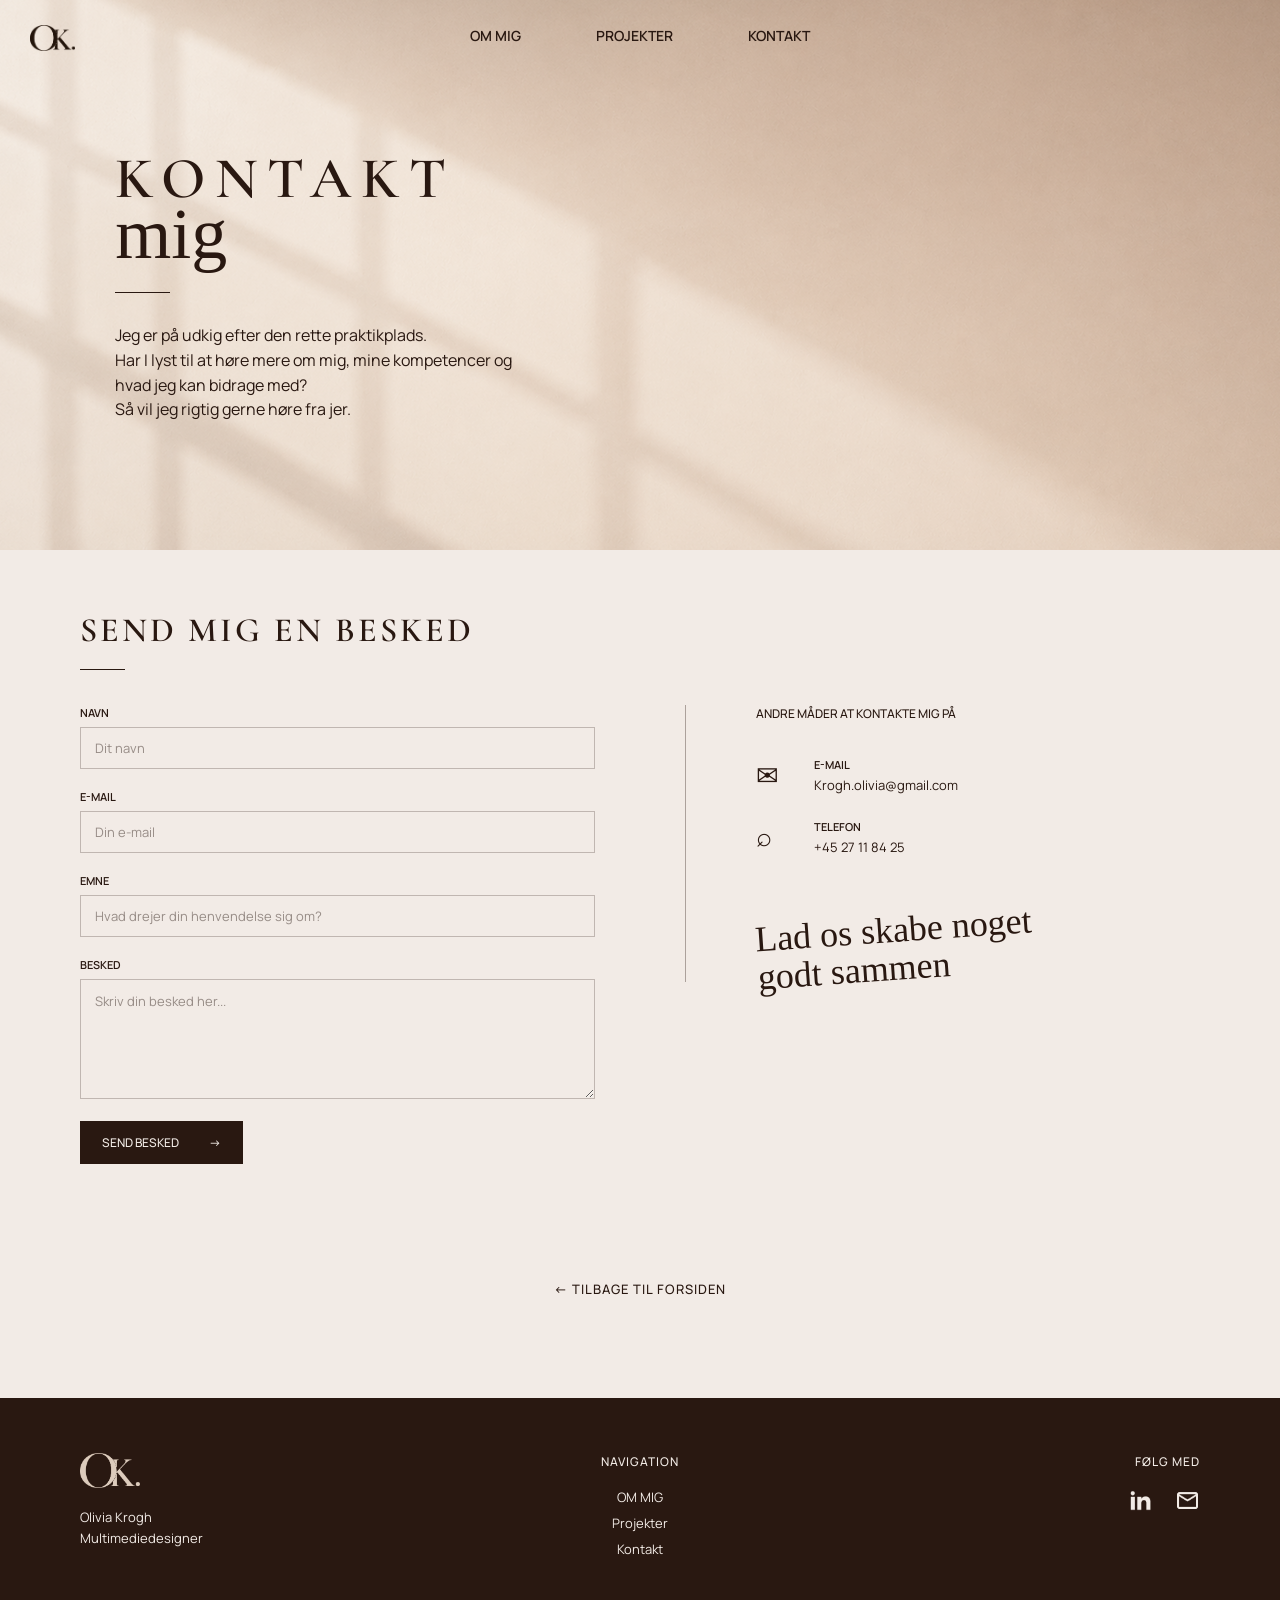
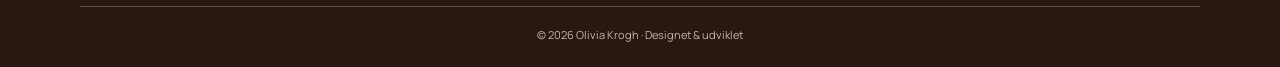
==== kontakt.html @ d421383b "fikset" ====
<!DOCTYPE html>
<html lang="da">
<head>
    <meta charset="UTF-8">
    <meta name="viewport" content="width=device-width, initial-scale=1.0">
    <title>Kontakt - Olivia Krogh</title>
    <link rel="stylesheet" href="css/style.css">
</head>
<body>

    <section class="hero">

        <!-- NAVIGATION -->
        <header class="hero-header">

             <a href="index.html">
        <img src="img/logo.png" class="hero-logo" alt="Olivia Krogh logo">
    </a>

            <nav class="hero-nav">
                <a href="index.html#om-mig-info">OM MIG</a>
                <a href="projekter.html">PROJEKTER</a>
                <a href="kontakt.html">KONTAKT</a>
            </nav>

           

        </header>

        <div class="contact-hero-content">
    <h1>KONTAKT</h1>
    <p class="contact-script">mig</p>
    <div class="section-line contact-line"></div>

    <p class="contact-intro">
        Jeg er på udkig efter den rette praktikplads. <br> Har I lyst til at høre mere om mig, mine kompetencer og hvad jeg kan bidrage med? <br> 
    Så vil jeg rigtig gerne høre fra jer.
    </p>
</div>

</section>

<section class="contact-section" id="kontakt">

    <div class="contact-heading">
        <h2>SEND MIG EN BESKED</h2>
        <div class="contact-heading-line"></div>
    </div>

    <div class="contact-grid">

        <form class="contact-form" id="contact-form">

            <label for="name">NAVN</label>
            <input type="text" id="name" name="name" placeholder="Dit navn" required>

            <label for="email">E-MAIL</label>
            <input type="email" id="email" name="email" placeholder="Din e-mail" required>

            <label for="subject">EMNE</label>
            <input type="text" id="subject" name="subject" placeholder="Hvad drejer din henvendelse sig om?" required>

            <label for="message">BESKED</label>
            <textarea id="message" name="message" placeholder="Skriv din besked her..." required></textarea>

            <button type="submit" class="contact-submit">
                SEND BESKED <span>→</span>
            </button>

            <p class="contact-response-time">
                
            </p>

            <p class="contact-status" id="contact-status" aria-live="polite"></p>

        </form>

        <div class="contact-info">

            <h3>ANDRE MÅDER AT KONTAKTE MIG PÅ</h3>

            <div class="contact-info-item">
                <div class="contact-icon">✉</div>
                <div>
                    <h4>E-MAIL</h4>
                    <a href="mailto:Krogh.olivia@gmail.com">Krogh.olivia@gmail.com</a>
                </div>
            </div>

            <div class="contact-info-item">
                <div class="contact-icon">⌕</div>
                <div>
                    <h4>TELEFON</h4>
                    <a href="tel:+4527118425">+45 27 11 84 25</a>
                </div>
            </div>

            <p class="contact-signoff">
                Lad os skabe noget<br>
                godt sammen
            </p>

        </div>

    </div>


    <div class="back-home">
    <a href="index.html">← TILBAGE TIL FORSIDEN</a>
    </div>

</section>




<!-- FOOTER -->
<footer class="footer">

    <div class="footer-content">

        <!-- VENSTRE -->
        <div class="footer-brand">
            <img src="img/logo-beige.png" alt="Olivia Krogh logo">

            <p>
                Olivia Krogh<br>
                Multimediedesigner
            </p>
        </div>


        <!-- MIDTEN -->
        <div class="footer-navigation">
            <h3>NAVIGATION</h3>

            <a href="index.html#om-mig-info">OM MIG</a>
            <a href="projekter.html">Projekter</a>
            <a href="#kontakt">Kontakt</a>
        </div>


        <!-- HØJRE -->
        <div class="footer-social">
            <h3>FØLG MED</h3>

            <div class="footer-social-icons">

                <a href="https://www.linkedin.com/in/olivia-krogh-a65865377/" aria-label="LinkedIn">
                    <img src="img/linkedin.png" alt="">
                </a>

                <a href="mailto:krogh.olivia@gmail.com" aria-label="Send e-mail">
                    <img src="img/mail.png" alt="">
                </a>

            </div>
        </div>

    </div>


    <div class="footer-bottom">
        <p>© 2026 Olivia Krogh · Designet & udviklet</p>
    </div>



    
</footer>
    <script src="js/script.js"></script>

</body>
</html>
---- css/style.css ----
@import url('https://fonts.googleapis.com/css2?family=Cormorant+Garamond:wght@400;600&family=Manrope:wght@400;600&display=swap');
@font-face {
    font-family: "Aurellio";
    src: url("../fonts/Aurellio.ttf") format("truetype");
    font-weight: normal;
    font-style: normal;
}


:root {
    --background-color: #DCCBBC;
    --secondary-color: #F2EBE6;
    --dark-color: #291811;
    --hover-color: #462C21;
}


body {
    background-color: var(--background-color);
    color: var(--dark-color);
    margin: 0;
}

button {
    background-color: var(--dark-color);
    color: var(--secondary-color);
}

button:hover {
    background-color: var(--hover-color);
}


/* ========================================
   HERO
======================================== */

.hero {
    height: 550px;
    display: flex;
    align-items: flex-end;
    position: relative;
    overflow: hidden;

    background-image: url("../img/background.png");
    background-size: cover;
    background-position: center;
    background-repeat: no-repeat;
}


/* LOGO */

.hero-logo {
    position: absolute;
    top: 25px;
    left: 30px;
    width: 45px;
    height: auto;
    z-index: 2;
}


/* BILLEDET AF MIG */

.hero-image {
    width: 45%;
    height: 100%;
    display: flex;
    align-items: flex-end;
    justify-content: center;
}

.hero-image img {
    width: auto;
    height: 90%;
    max-width: 100%;
    display: block;
    object-fit: contain;
    object-position: bottom center;
}


/* TEKSTEN I HØJRE SIDE */

.hero-content {
    width: 55%;
    align-self: center;
    text-align: center;
    padding: 40px 70px 20px 30px;
}


/* NAVN */

.hero-content h1 {
    font-family: "Aurellio", cursive;
    font-weight: normal;
    font-size: 64px;
    line-height: 1;
    margin: 0 0 12px;
}


/* MULTIMEDIEDESIGNER */

.hero-content h2 {
    font-family: "Cormorant Garamond", serif;
    font-weight: 600;
    font-size: 44px;
    line-height: 1;
    letter-spacing: 5px;
    text-transform: uppercase;
    margin: 0 0 32px;
}


/* BESKRIVELSE */

.hero-content p {
    font-family: "Manrope", sans-serif;
    font-weight: 400;
    font-size: 16px;
    line-height: 1.5;
    max-width: 480px;
    margin: 0 auto 28px;
}


/* KNAP */

.hero-button {
    display: inline-block;
    font-family: "Manrope", sans-serif;
    font-weight: 400;
    font-size: 14px;
    padding: 14px 22px;

    background-color: var(--dark-color);
    color: var(--secondary-color);

    text-decoration: none;
    cursor: pointer;

    transition: background-color 0.3s ease;
}

.hero-button:hover {
    background-color: var(--hover-color);
}

/* NAVIGATION */

.hero-header {
    position: absolute;
    top: 0;
    left: 0;
    width: 100%;
    height: 70px;

    display: flex;
    align-items: center;
    justify-content: center;

    z-index: 10;
}

.hero-nav {
    display: flex;
    gap: 75px;
}

.hero-nav a {
    font-family: "Manrope", sans-serif;
    font-weight: 600;
    font-size: 14px;
    color: var(--dark-color);
    text-decoration: none;
}

.hero-nav a:hover {
    opacity: 0.6;
}

.section-line {
    width: 60px;
    height: 1px;
    margin: 18px auto;
    background-color: var(--dark-color);
}


.desk {
    position: relative;
    width: 100%;
    aspect-ratio: 1536 / 521;

    background-image: url("../img/om-mig-billede.png");
    background-size: 100% 100%;
    background-position: center;
    background-repeat: no-repeat;

    overflow: hidden;
}


 /* INTERAKTIVE ELEMENTER */



.desk-item {
    position: absolute;
    display: block;
    text-decoration: none;
    z-index: 2;
}

.desk-item img {
    width: 100%;
    display: block;
    transition: transform 0.3s ease;
}


.computer-item {
    width: 491px;
    bottom: 0%;
    left: 34.7%;
}

.airpods-item {
    width: 93px;
    top: 11.5%;
    left: 71.3%;
}

.notesbog-item {
    width: 219px;
    top: 38%;
    left: 16.8%;
}

.bog-item {
    width: 255px;
    top: 36.4%;
    right: 10%;
}

.fritid-item {
    width: 260px;
    top: 16%;
    left: 10.5%;
}


/* HOVER PÅ BILLEDET */

.desk-item:hover > img {
    transform: scale(1.08);
}


/* TEKST VED HOVER */

.desk-label {
    position: absolute;
    top: -50px;
    left: -55px;

    font-family: "Aurellio", cursive;
    font-size: 34px;
    color: var(--secondary-color);
    white-space: nowrap;

    opacity: 0;
    pointer-events: none;
    transition: opacity 0.3s ease;
}

.desk-item:hover .desk-label {
    opacity: 1;
}

.computer-item .desk-label {
    top: 220px;
    left: 510px;
}

.airpods-item .desk-label {
    top: -45px;
    left: 100px;
}

.notesbog-item .desk-label {
    top: 240px;
    left: -170px;
}

.bog-item .desk-label {
    top: 220px;
    left: 250px;
}

.fritid-item .desk-label {
    top: -30px;
    left: -35px;
}



/* PIL VED COMPUTER */
.computer-item .desk-arrow {
    width: 35px !important;
    transform: translate(0px, 0px) scaleX(-1) !important;
}

/* PIL VED AIRPODS */
.airpods-item .desk-arrow {
    width: 35px !important;
    transform: translate(10px, 0px) scaleX(-1) !important;
}

/* PIL VED NOTESBOG */
.notesbog-item .desk-arrow {
    width: 35px !important;
    transform: translate(150px, -30px) rotate(-50deg) !important;
}

/* PIL VED BOG */
.bog-item .desk-arrow {
    width: 35px !important;
    transform: translate(10px, -100px) scaleX(-1) scaleY(-1) !important;
}

/* PIL VED FRITID */
.fritid-item .desk-arrow {
    width: 35px !important;
    transform: translate(-20px, 2px) rotate(25deg)  !important;
}




/* ========================================
   OM MIG
======================================== */

.about {
    padding: 65px 80px 85px;
    background-color: var(--background-color);
}

.about-title {
    text-align: center;
    margin-bottom: 45px;
}

.about-title h2 {
    margin: 0;
    font-family: "Cormorant Garamond", serif;
    font-weight: 600;
    font-size: 52px;
    letter-spacing: 8px;
    color: var(--dark-color);
}

.about-title h2 span {
    display: inline-block;
    margin-left: 8px;
    font-family: "Aurellio", cursive;
    font-weight: normal;
    font-size: 66px;
    letter-spacing: 0;
}




/* BILLEDE + TEKST */

.about-content {
    max-width: 1380px;
    margin: 0 auto;

    display: grid;
    grid-template-columns: 42% 58%;
    gap: 65px;
    align-items: center;
}

.about-image {
    display: flex;
    justify-content: center;
}

.about-image img {
    width: 80%;
    display: block;
    border-radius: 30px;
}

.about-info {
    display: flex;
    flex-direction: column;
    justify-content: center;
}


/* TEKST */

.about-text h3 {
    margin: 0 0 28px;

    font-family: "Cormorant Garamond", serif;
    font-weight: 600;
    font-size: 44px;
    line-height: 1.1;

    color: var(--dark-color);
}

.about-text p {
    max-width: 660px;
    margin: 0 0 24px;

    font-family: "Manrope", sans-serif;
    font-weight: 400;
    font-size: 18px;
    line-height: 1.55;

    color: var(--dark-color);
}


/* INFO FELTER */

.about-details {
    margin-top: 50px;
     transform: translateX(-25px);

    display: grid;
    grid-template-columns: repeat(4, 1fr);
}

.about-detail {
    min-height: 225px;
    padding: 0 22px;
    text-align: center;

    border-left: 1px solid var(--dark-color);
}

.about-detail:first-child {
    border-left: none;
    padding-left: 0;
}

.about-detail:last-child {
    padding-right: 0;
}

.about-detail img {
    width: 40px;
    height: 40px;

    object-fit: contain;

    margin: 0 auto 17px;
}

.about-detail h4 {
    margin: 0 0 14px;

    font-family: "Cormorant Garamond", serif;
    font-weight: 600;
    font-size: 18px;

    color: var(--dark-color);
}

.about-detail p {
    margin: 0;

    font-family: "Manrope", sans-serif;
    font-weight: 400;
    font-size: 14px;
    line-height: 1.45;

    color: var(--dark-color);
}




/* ========================================
   PROJEKTER – FORSIDE
======================================== */

.projects {
    padding: 70px 80px 90px;
    background-color: var(--background-color);
}


/* OVERSKRIFT */

.projects-heading {
    text-align: center;
    margin-bottom: 45px;
}

.projects-heading h2 {
    margin: 0;

    font-family: "Cormorant Garamond", serif;
    font-weight: 600;
    font-size: 52px;
    letter-spacing: 8px;

    color: var(--dark-color);
}

.projects-heading p {
    margin: 12px 0 0;

    font-family: "Manrope", sans-serif;
    font-weight: 400;
    font-size: 16px;

    color: var(--dark-color);
}


/* DE 3 CARDS */

.project-grid {
    max-width: 1280px;
    margin: 0 auto;

    display: grid;
    grid-template-columns: repeat(3, 1fr);
    gap: 28px;
}


/* HVERT CARD */

.project-card {
    background-color: var(--secondary-color);
    border-radius: 24px;
    overflow: hidden;
    display: flex;
    flex-direction: column;

    box-shadow: 0 10px 24px rgba(41, 24, 17, 0.12);

    transition: transform 0.3s ease;
}

.project-card:hover {
    transform: translateY(-6px);
}


/* BILLEDET */

.project-image-wrapper {
    position: relative;
}

.project-image-wrapper::after {
    content: "";
    position: absolute;
    inset: 0;

    background-color: rgba(205, 186, 170, 0.37);

    pointer-events: none;
}

.project-image {
    width: 100%;
    height: 245px;

    display: block;
    object-fit: cover;
}


/* INDHOLDET UNDER BILLEDET */

.project-card-content {
    padding: 26px 28px 30px;
    flex: 1;
    display: flex;
    flex-direction: column;
}


/* LILLE TEKST ØVERST */

.project-type {
    margin: 0 0 10px;

    font-family: "Manrope", sans-serif;
    font-weight: 600;
    font-size: 12px;
    letter-spacing: 1.5px;

    color: var(--dark-color);
}


/* PROJEKTNAVN */

.project-card h3 {
    margin: 0 0 14px;

    font-family: "Cormorant Garamond", serif;
    font-weight: 600;
    font-size: 34px;

    color: var(--dark-color);
}


/* BESKRIVELSE */

.project-description {
    margin: 0 0 24px;

    font-family: "Manrope", sans-serif;
    font-weight: 400;
    font-size: 15px;
    line-height: 1.55;

    color: var(--dark-color);
}


/* SE CASE */

.project-link {
    display: inline-flex;
    align-items: center;
    gap: 10px;

    font-family: "Manrope", sans-serif;
    font-weight: 600;
    font-size: 13px;

    color: var(--dark-color);
    text-decoration: none;
    margin-top: auto;
}

.project-link span {
    transition: transform 0.3s ease;
}

.project-link:hover span {
    transform: translateX(5px);
}


/* UDFORSK PROJEKTER KNAP */

.projects-button {
    width: fit-content;
    margin: 42px auto 0;
    padding: 14px 24px;

    display: flex;
    align-items: center;
    gap: 10px;

    background-color: var(--dark-color);
    color: var(--secondary-color);

    text-decoration: none;

    font-family: "Manrope", sans-serif;
    font-weight: 600;
    font-size: 13px;
}

.projects-button:hover {
    background-color: var(--hover-color);
}








/* ========================================
   ARBEJDSMETODE
======================================== */

.arbejdsmetode {
    padding: 101px 6% 170px;
    text-align: center;
    background-image: url("../img/maling.png");
    background-repeat: no-repeat;
    background-position: center;
    background-size: 99% 101%;
}

.arbejdsmetode-title {
    margin: 0 0 60px;
    font-family: "Aurellio", serif;
    font-size: 4.5rem;
    font-weight: 400;
    color: #2c1d14;
}

.arbejdsmetode-bobler {
    position: relative;
    display: grid;
    grid-template-columns: repeat(5, 1fr);
    gap: 35px;
    max-width: 1400px;
    margin: 0 auto;
}

.arbejdsmetode-bobler::before {
    content: "";
    position: absolute;
    top: 72px;
    left: 8%;
    right: 8%;
    height: 1px;
    background-color: rgba(44, 29, 20, 0.35);
    z-index: 0;
}

.arbejdsmetode-bobbel {
    position: relative;
    z-index: 1;
}

.arbejdsmetode-bobbel img {
    display: block;
    width: 145px;
    height: auto;
    margin: 0 auto 25px;
}

.arbejdsmetode-bobbel h3 {
    margin: 0 0 12px;
    font-size: 1rem;
    font-weight: 400;
    letter-spacing: 0.08em;
    color: #2c1d14;
}

.arbejdsmetode-bobbel p {
    max-width: 220px;
    margin: 0 auto;
    font-size: 0.9rem;
    line-height: 1.6;
    color: #2c1d14;
}

/* TABLET */
@media (max-width: 1000px) {
    .arbejdsmetode-bobler {
        grid-template-columns: repeat(2, 1fr);
        gap: 55px 35px;
    }

    .arbejdsmetode-bobler::before {
        display: none;
    }
}

/* MOBIL */
@media (max-width: 600px) {
    .arbejdsmetode {
        padding: 80px 8% 90px;
    }

    .arbejdsmetode-title {
        font-size: 3.3rem;
        margin-bottom: 45px;
    }

    .arbejdsmetode-bobler {
        grid-template-columns: 1fr;
        gap: 50px;
    }

    .arbejdsmetode-bobbel img {
        width: 125px;
    }
}













/* ========================================
   MIT VÆRKTØJSSÆT
======================================== */

.toolbox-section {
    padding: 70px 80px 90px;
    background-color: var(--background-color);
}


/* OVERSKRIFT */

.toolbox-heading {
    text-align: center;
    margin-bottom: 45px;
}

.toolbox-heading h2 {
    margin: 0;

    font-family: "Cormorant Garamond", serif;
    font-weight: 600;
    font-size: 52px;
    letter-spacing: 8px;

    color: var(--dark-color);
}

.toolbox-heading p {
    margin: 28px 0 0;

    font-family: "Manrope", sans-serif;
    font-size: 16px;
    font-weight: 400;

    color: var(--dark-color);
}


/* VÆRKTØJSKASSE */

.toolbox {
    position: relative;

    width: 100%;
    max-width: 1050px;

    margin: 0 auto;

    cursor: pointer;
}


/* BEGGE BILLEDER */

.toolbox img {
    width: 100%;
    height: auto;
    display: block;

    transition: opacity 0.25s ease;
}


/* ÅBEN KASSE LIGGER OVENPÅ */

.toolbox-open {
    position: absolute;
    top: 0;
    left: 0;

    opacity: 0;
}


/* HOVER */

.toolbox:hover .toolbox-closed {
    opacity: 0;
}

.toolbox:hover .toolbox-open {
    opacity: 1;
}
















/* ========================================
   PROJEKTSIDE
======================================== */

.projects-page {
    padding: 100px 30px 90px;
    background-color: var(--background-color);
}


/* OVERSKRIFT */

.projects-page .projects-heading {
    text-align: center;
    margin-bottom: 55px;
}

.projects-page .projects-heading .projects-script {
    margin: 0 0 -15px;

    font-family: "Aurellio", cursive;
    font-weight: normal;
    font-size: 64px;

    color: var(--dark-color);
}

.projects-page .projects-heading h1 {
    margin: 0;

    font-family: "Cormorant Garamond", serif;
    font-weight: 600;
    font-size: 52px;
    letter-spacing: 8px;

    color: var(--dark-color);
}

.projects-line {
    width: 60px;
    height: 1px;
    margin: 18px auto 0;
    background-color: var(--dark-color);
}


/* STORE PROJEKT CARDS */

.project-case {
    max-width: 1307px;
    margin: 0 auto 45px;

    background-color: var(--secondary-color);

    border-radius: 20px;
    overflow: hidden;

    box-shadow: 0 12px 25px rgba(41, 24, 17, 0.18);
}


/* HERO-BILLEDET */

.project-case-image {
    width: 100%;
    height: 290px;

    overflow: hidden;
}

.project-case-image img {
    width: 100%;
    height: 100%;

    display: block;
    object-fit: cover;
}


/* INDHOLDET */

.project-case-content {
    padding: 18px 55px 65px;
}


/* LILLE TEKST OVER TITLEN */

.project-case .project-type {
    margin: 0 0 8px;

    text-align: center;

    font-family: "Manrope", sans-serif;
    font-size: 11px;
    font-weight: 400;

    letter-spacing: 0;

    color: var(--dark-color);
}


/* TITEL */

.project-case-content h2 {
    margin: 0 0 28px;

    text-align: center;

    font-family: "Cormorant Garamond", serif;
    font-size: 38px;
    font-weight: 600;

    letter-spacing: 7px;

    color: var(--dark-color);
}


/* BRØDTEKST */

.project-case-content p {
    margin: 0 0 28px;

    font-family: "Manrope", sans-serif;
    font-size: 14px;
    font-weight: 400;

    line-height: 1.45;

    color: var(--dark-color);
}


/* PROCESSEN + LØSNINGEN */

.project-case-content h3 {
    margin: 28px 0 2px;

    font-family: "Manrope", sans-serif;
    font-size: 13px;
    font-weight: 600;

    letter-spacing: 0;

    color: var(--dark-color);
}


/* PROCESLINJEN */

.project-process {
    display: flex;
    align-items: center;
    justify-content: flex-start;

    gap: 18px;

    margin: 28px 0 38px;

    font-family: "Manrope", sans-serif;
    font-size: 12px;
    font-weight: 400;

    color: var(--dark-color);
}

/* DE 3 BILLEDER NEDERST */


.project-gallery {
    display: grid;
    grid-template-columns: repeat(3, 1fr);

    gap: 25px;

    width: 100%;

    margin-top: 115px;
}

/* HVER BILLEDBOKS */

.project-gallery-image {
    height: 265px;

    display: flex;
    align-items: center;
    justify-content: center;

    background-color: #EFE6CF;

    border-radius: 22px;

    overflow: hidden;
}


/* SELVE SCREENSHOTTET */

.project-gallery-image img {
    height: 100%;
    width: auto;

    display: block;

    object-fit: contain;
}


.back-home {
    text-align: center;
    margin: 70px 0 20px;
}

.back-home a {
    display: inline-block;

    font-family: "Manrope", sans-serif;
    font-size: 13px;
    font-weight: 500;
    letter-spacing: 1px;

    color: var(--dark-color);
    text-decoration: none;

    transition: transform 0.2s ease;
}

.back-home a:hover {
    transform: translateX(-5px);
}










/* ========================================
   KONTAKT SIDE
======================================== */

/* TEKSTEN I VENSTRE SIDE */

.contact-hero-content {
    position: absolute;

    top: 150px;
    left: 9%;

    color: var(--dark-color);
}


/* KONTAKT */

.contact-hero-content h1 {
    margin: 0;

    font-family: "Cormorant Garamond", serif;
    font-size: 58px;
    font-weight: 600;

    letter-spacing: 10px;

    line-height: 1;

    color: var(--dark-color);
}


/* MIG */

.contact-script {
    margin: -10px 0 0 0;

    font-family: "Aurellio", cursive;
    font-size: 72px;
    font-weight: normal;

    line-height: 1;

    color: var(--dark-color);
}


/* LILLE LINJE */

.contact-line {
    width: 55px;
    height: 1px;

    margin: 22px 0 30px;

    background-color: var(--dark-color);
}


/* INTROTEKST */

.contact-intro {
    margin: 0;

    max-width: 430px;

    font-family: "Manrope", sans-serif;
    font-size: 16px;
    font-weight: 400;

    line-height: 1.55;

    color: var(--dark-color);
}






.contact-section {
    padding: 60px 80px 80px;
    background-color: var(--secondary-color);
}


/* OVERSKRIFT */

.contact-heading {
    max-width: 1200px;
    margin: 0 auto 35px;
}

.contact-heading h2 {
    margin: 0;

    font-family: "Cormorant Garamond", serif;
    font-size: 34px;
    font-weight: 600;
    letter-spacing: 3px;

    color: var(--dark-color);
}

.contact-heading-line {
    width: 45px;
    height: 1px;

    margin-top: 18px;

    background-color: var(--dark-color);
}


/* TO KOLONNER */

.contact-grid {
    max-width: 1200px;
    margin: 0 auto;

    display: grid;
    grid-template-columns: 1fr 1fr;
    gap: 90px;

    align-items: start;
}


/* FORMULAR */

.contact-form {
    display: flex;
    flex-direction: column;
}

.contact-form label {
    margin: 0 0 7px;

    font-family: "Manrope", sans-serif;
    font-size: 11px;
    font-weight: 600;

    color: var(--dark-color);
}

.contact-form input,
.contact-form textarea {
    width: 100%;
    box-sizing: border-box;

    margin-bottom: 20px;
    padding: 12px 14px;

    border: 1px solid rgba(41, 24, 17, 0.25);
    background-color: transparent;

    font-family: "Manrope", sans-serif;
    font-size: 13px;

    color: var(--dark-color);

    outline: none;
}

.contact-form input {
    height: 42px;
}

.contact-form textarea {
    min-height: 120px;
    resize: vertical;
}


/* FOCUS */

.contact-form input:focus,
.contact-form textarea:focus {
    border-color: var(--dark-color);
}


/* PLACEHOLDER */

.contact-form input::placeholder,
.contact-form textarea::placeholder {
    color: rgba(41, 24, 17, 0.45);
}


/* SEND KNAP */

.contact-submit {
    width: fit-content;

    display: flex;
    align-items: center;
    gap: 30px;

    margin-top: 2px;
    padding: 13px 22px;

    border: none;

    font-family: "Manrope", sans-serif;
    font-size: 12px;
    font-weight: 500;

    cursor: pointer;
}

.contact-submit span {
    transition: transform 0.25s ease;
}

.contact-submit:hover span {
    transform: translateX(5px);
}


/* SVARTID */

.contact-response-time {
    margin: 14px 0 0;

    font-family: "Manrope", sans-serif;
    font-size: 11px;

    color: var(--dark-color);
}


/* HØJRE SIDE */
.contact-info {
    padding-left: 70px;

    border-left: 1px solid rgba(41, 24, 17, 0.35);
}

.contact-info > h3 {
    margin: 0 0 35px;

    font-family: "Manrope", sans-serif;
    font-size: 12px;
    font-weight: 500;

    color: var(--dark-color);
}


/* HVERT KONTAKT-PUNKT */

.contact-info-item {
    display: grid;
    grid-template-columns: 42px 1fr;
    gap: 16px;

    align-items: center;

    margin-bottom: 25px;
}

.contact-icon {
    font-size: 27px;
    color: var(--dark-color);
}

.contact-info-item h4 {
    margin: 0 0 4px;

    font-family: "Manrope", sans-serif;
    font-size: 11px;
    font-weight: 600;

    color: var(--dark-color);
}

.contact-info-item p,
.contact-info-item a {
    margin: 0;

    font-family: "Manrope", sans-serif;
    font-size: 13px;
    line-height: 1.4;

    color: var(--dark-color);
    text-decoration: none;
}

.contact-info-item a:hover {
    opacity: 0.6;
}


/* HÅNDSKRIFT NEDERST */

.contact-signoff {
    margin: 50px 0 0;

    font-family: "Aurellio", cursive;
    font-size: 36px;
    line-height: 1.05;

    color: var(--dark-color);

    transform: rotate(-4deg);
}






















/* ========================================
   FOOTER
======================================== */

.footer {
    background-color: var(--dark-color);
    color: var(--secondary-color);

    padding: 55px 80px 25px;
}


/* DE 3 KOLONNER */

.footer-content {
    max-width: 1200px;
    margin: 0 auto;

    display: grid;
    grid-template-columns: 1fr 1fr 1fr;

    align-items: start;

    padding-bottom: 40px;

    border-bottom: 1px solid rgba(255, 255, 255, 0.25);
}


/* LOGO */

.footer-brand img {
    width: 60px;
    height: auto;

    margin-bottom: 15px;
}


/* TEKST UNDER LOGO */

.footer-brand p {
    margin: 0;

    font-family: "Manrope", sans-serif;
    font-size: 13px;
    line-height: 1.6;
}


/* OVERSKRIFTER */

.footer h3 {
    margin: 0 0 18px;

    font-family: "Manrope", sans-serif;
    font-size: 12px;
    font-weight: 500;

    letter-spacing: 1px;
}


/* NAVIGATION */

.footer-navigation {
    display: flex;
    flex-direction: column;
    align-items: center;
    text-align: center;
}

.footer-navigation a {
    margin-bottom: 8px;

    font-family: "Manrope", sans-serif;
    font-size: 13px;

    color: var(--secondary-color);
    text-decoration: none;

    transition: opacity 0.2s ease;
}

.footer-navigation a:hover {
    opacity: 0.6;
}


/* SOCIALE MEDIER */

.footer-social-icons {
    display: flex;
    align-items: center;

    gap: 22px;
}
.footer-social {
    justify-self: end;
    text-align: right;
}

.footer-social-icons a {
    display: block;
}

.footer-social-icons img {
    width: 25px;
    height: 25px;

    object-fit: contain;

    transition: transform 0.2s ease;
}

.footer-social-icons a:hover img {
    transform: scale(1.12);
}


/* NEDERSTE TEKST */

.footer-bottom {
    max-width: 1200px;

    margin: 0 auto;

    text-align: center;
}

.footer-bottom p {
    margin: 20px 0 0;

    font-family: "Manrope", sans-serif;
    font-size: 11px;

    opacity: 0.75;
}
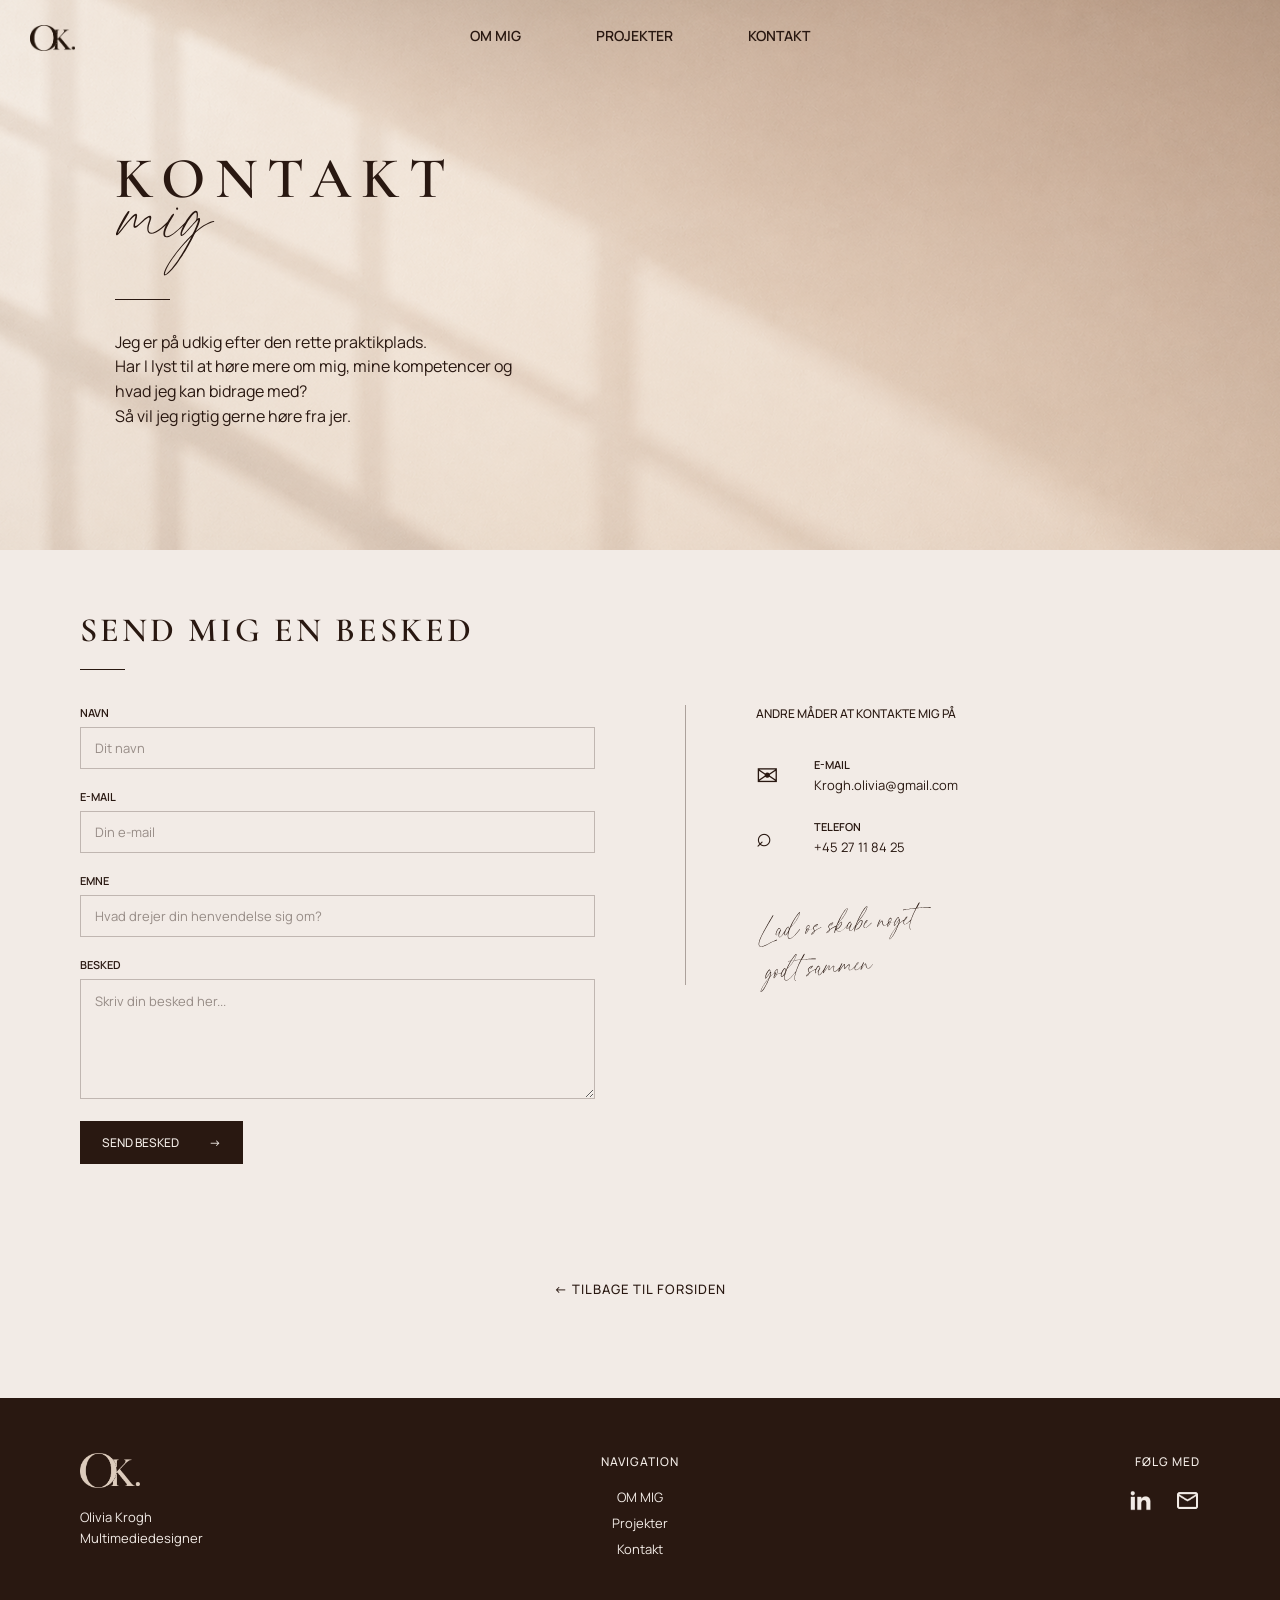
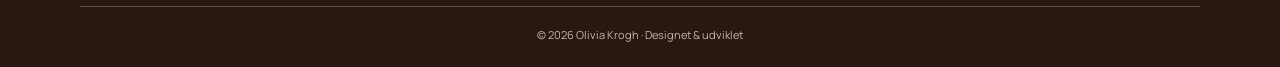
==== commit 126f716c: "ændret font til billeder istedet da fontet ikke virkede" ====
--- a/kontakt.html
+++ b/kontakt.html
@@ -29,7 +29,7 @@
 
         <div class="contact-hero-content">
     <h1>KONTAKT</h1>
-    <p class="contact-script">mig</p>
+    <img class="contact-script" src="img/mig-tekst.svg" alt="mig">
     <div class="section-line contact-line"></div>
 
     <p class="contact-intro">
@@ -95,10 +95,7 @@
                 </div>
             </div>
 
-            <p class="contact-signoff">
-                Lad os skabe noget<br>
-                godt sammen
-            </p>
+           <img class="contact-signoff" src="img/citat.svg" alt="Lad os skabe noget godt sammen">
 
         </div>
 
--- a/css/style.css
+++ b/css/style.css
@@ -1,7 +1,7 @@
 @import url('https://fonts.googleapis.com/css2?family=Cormorant+Garamond:wght@400;600&family=Manrope:wght@400;600&display=swap');
 @font-face {
     font-family: "Aurellio";
-    src: url("../fonts/Aurellio.ttf") format("truetype");
+    src: url("../fonts/Aurellio.woff2") format("woff2"), url("../fonts/Aurellio.woff") format("woff");
     font-weight: normal;
     font-style: normal;
 }
@@ -93,12 +93,11 @@
 
 /* NAVN */
 
-.hero-content h1 {
-    font-family: "Aurellio", cursive;
-    font-weight: normal;
-    font-size: 64px;
-    line-height: 1;
-    margin: 0 0 12px;
+.hero-name {
+    display: block;
+    width: 50%;
+    height: auto;
+    margin: 0 auto 12px;
 }
 
 
@@ -215,7 +214,7 @@
     z-index: 2;
 }
 
-.desk-item img {
+.desk-item > img {
     width: 100%;
     display: block;
     transition: transform 0.3s ease;
@@ -223,31 +222,31 @@
 
 
 .computer-item {
-    width: 491px;
+    width: 32.3%;
     bottom: 0%;
     left: 34.7%;
 }
 
 .airpods-item {
-    width: 93px;
-    top: 11.5%;
+    width: 6%;
+    top: 11.8%;
     left: 71.3%;
 }
 
 .notesbog-item {
-    width: 219px;
+    width: 15%;
     top: 38%;
     left: 16.8%;
 }
 
 .bog-item {
-    width: 255px;
+    width: 17%;
     top: 36.4%;
     right: 10%;
 }
 
 .fritid-item {
-    width: 260px;
+    width: 17.5%;
     top: 16%;
     left: 10.5%;
 }
@@ -260,17 +259,11 @@
 }
 
 
+
 /* TEKST VED HOVER */
 
 .desk-label {
     position: absolute;
-    top: -50px;
-    left: -55px;
-
-    font-family: "Aurellio", cursive;
-    font-size: 34px;
-    color: var(--secondary-color);
-    white-space: nowrap;
 
     opacity: 0;
     pointer-events: none;
@@ -282,60 +275,79 @@
 }
 
 .computer-item .desk-label {
-    top: 220px;
-    left: 510px;
+    top: 42%;
+    left: 102%;
 }
 
 .airpods-item .desk-label {
-    top: -45px;
-    left: 100px;
+    top: -30%;
+    left: 108%;
 }
 
 .notesbog-item .desk-label {
-    top: 240px;
-    left: -170px;
+    top: 90%;
+    left: -65%;
 }
 
 .bog-item .desk-label {
-    top: 220px;
-    left: 250px;
+    top: 82%;
+    left: 98%;
 }
 
 .fritid-item .desk-label {
-    top: -30px;
-    left: -35px;
-}
-
-
+    top: -18%;
+    left: -20%;
+}
+
+
+.computer-item .desk-label-text {
+    width: clamp(80px,7vw, 120px);
+}
+
+.airpods-item .desk-label-text {
+    width: clamp(65px, 6.5vw, 100px);
+}
+
+.notesbog-item .desk-label-text {
+    width: clamp(95px, 9.5vw, 150px);
+}
+
+.bog-item .desk-label-text {
+    width: clamp(85px, 8.5vw, 130px);
+}
+
+.fritid-item .desk-label-text {
+    width: clamp(65px, 6.5vw, 100px);
+}
 
 /* PIL VED COMPUTER */
 .computer-item .desk-arrow {
-    width: 35px !important;
-    transform: translate(0px, 0px) scaleX(-1) !important;
+    width: 30%;
+    transform: translate(0%, 0%) scaleX(-1);
 }
 
 /* PIL VED AIRPODS */
 .airpods-item .desk-arrow {
-    width: 35px !important;
-    transform: translate(10px, 0px) scaleX(-1) !important;
+    width: 30%;
+    transform: translate(29%, 0%) scaleX(-1);
 }
 
 /* PIL VED NOTESBOG */
 .notesbog-item .desk-arrow {
-    width: 35px !important;
-    transform: translate(150px, -30px) rotate(-50deg) !important;
+    width: 15%;
+    transform: translate(-10%, 40%) rotate(-50deg);
 }
 
 /* PIL VED BOG */
 .bog-item .desk-arrow {
-    width: 35px !important;
-    transform: translate(10px, -100px) scaleX(-1) scaleY(-1) !important;
+    width: 30%;
+    transform: translate(29%, -286%) scaleX(-1) scaleY(-1);
 }
 
 /* PIL VED FRITID */
 .fritid-item .desk-arrow {
-    width: 35px !important;
-    transform: translate(-20px, 2px) rotate(25deg)  !important;
+    width: 15%;
+    transform: translate(-250%, 90%) rotate(25deg);
 }
 
 
@@ -362,6 +374,17 @@
     font-size: 52px;
     letter-spacing: 8px;
     color: var(--dark-color);
+
+    display: flex;
+    justify-content: center;
+    align-items: center;
+    gap: 12px;
+}
+
+.about-jeg {
+    width: 10%;
+    height: auto;
+    display: block;
 }
 
 .about-title h2 span {
@@ -709,11 +732,10 @@
 }
 
 .arbejdsmetode-title {
-    margin: 0 0 60px;
-    font-family: "Aurellio", serif;
-    font-size: 4.5rem;
-    font-weight: 400;
-    color: #2c1d14;
+    display: block;
+    width: 20%;
+    height: auto;
+    margin: 0 auto 60px;
 }
 
 .arbejdsmetode-bobler {
@@ -927,13 +949,10 @@
 }
 
 .projects-page .projects-heading .projects-script {
-    margin: 0 0 -15px;
-
-    font-family: "Aurellio", cursive;
-    font-weight: normal;
-    font-size: 64px;
-
-    color: var(--dark-color);
+    display: block;
+    width: 10%;
+    height: auto;
+    margin: 0 auto -15px;
 }
 
 .projects-page .projects-heading h1 {
@@ -1188,15 +1207,10 @@
 /* MIG */
 
 .contact-script {
-    margin: -10px 0 0 0;
-
-    font-family: "Aurellio", cursive;
-    font-size: 72px;
-    font-weight: normal;
-
-    line-height: 1;
-
-    color: var(--dark-color);
+    display: block;
+    width: 100px;
+    height: auto;
+    margin: -1px 0 0;
 }
 
 
@@ -1450,15 +1464,11 @@
 /* HÅNDSKRIFT NEDERST */
 
 .contact-signoff {
+    display: block;
+    width: 40%;
+    height: auto;
     margin: 50px 0 0;
-
-    font-family: "Aurellio", cursive;
-    font-size: 36px;
-    line-height: 1.05;
-
-    color: var(--dark-color);
-
-    transform: rotate(-4deg);
+    rotate: -5deg;
 }
 
 
